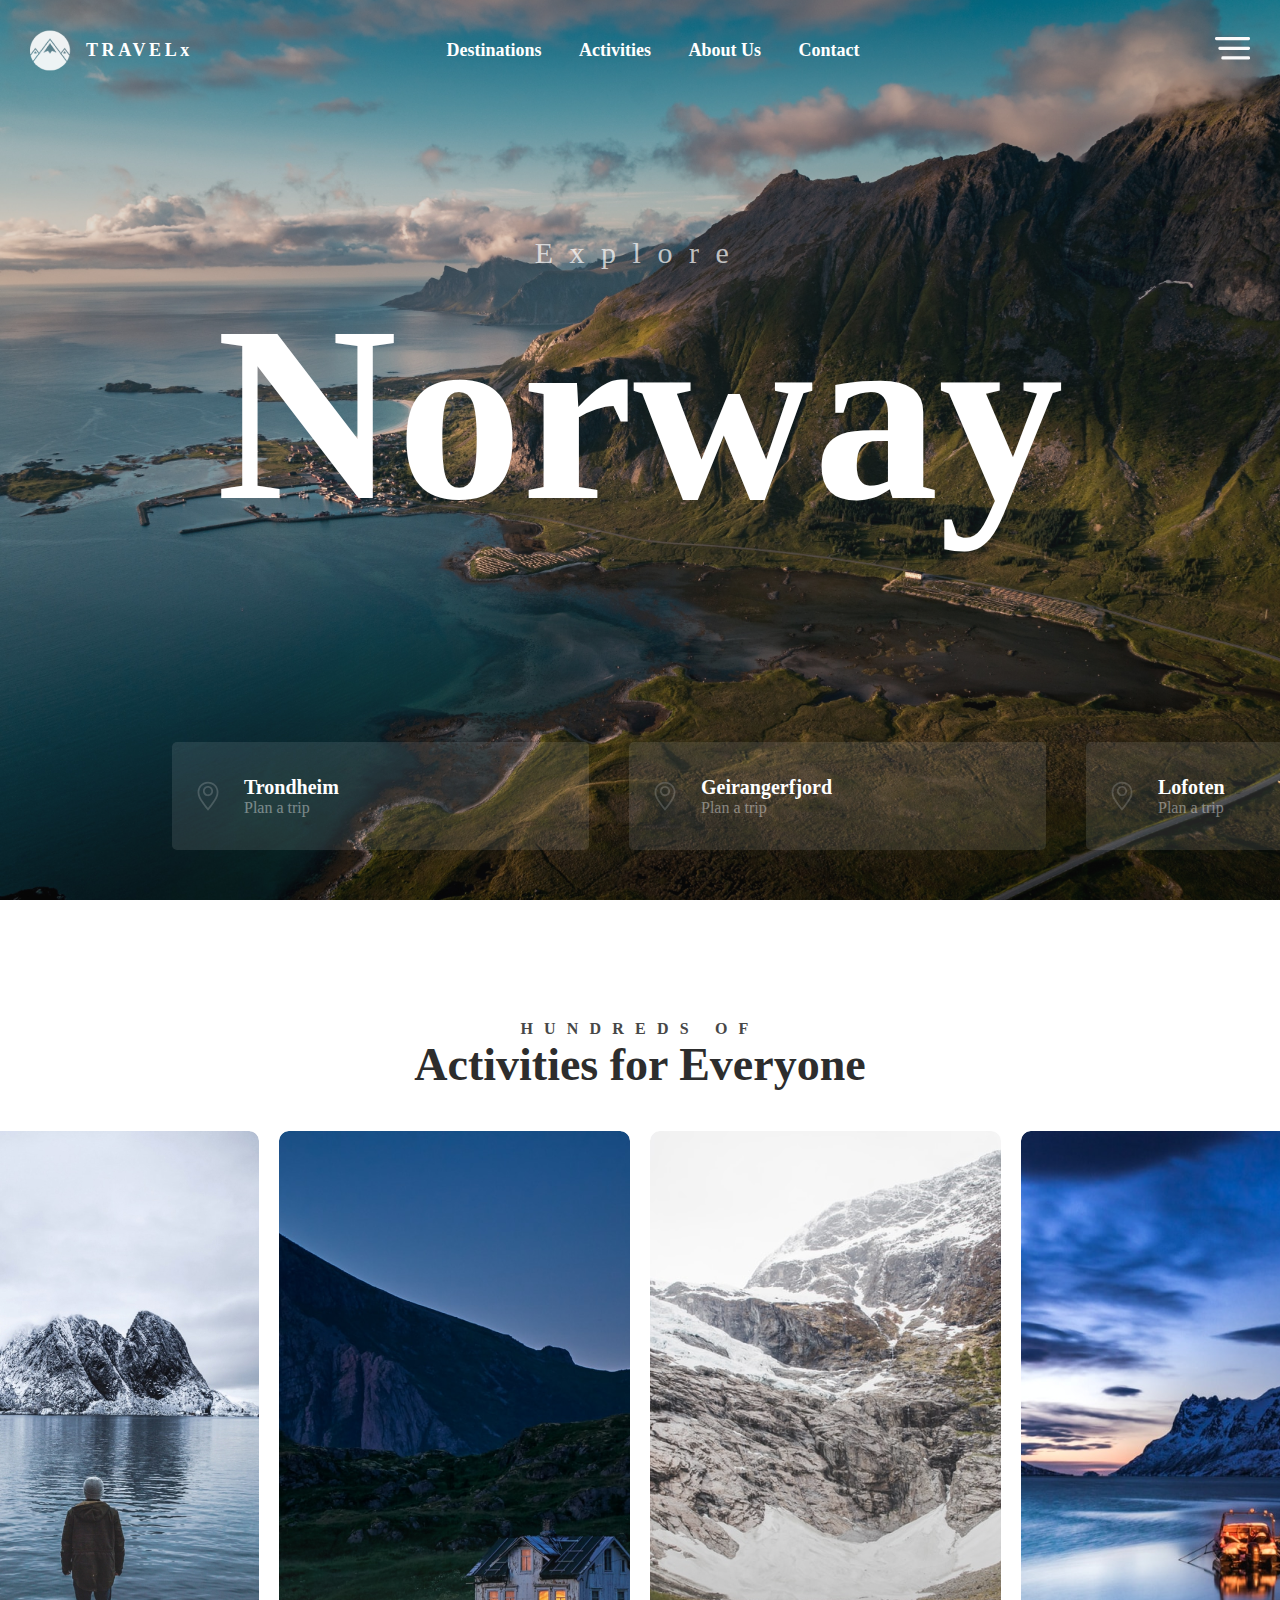
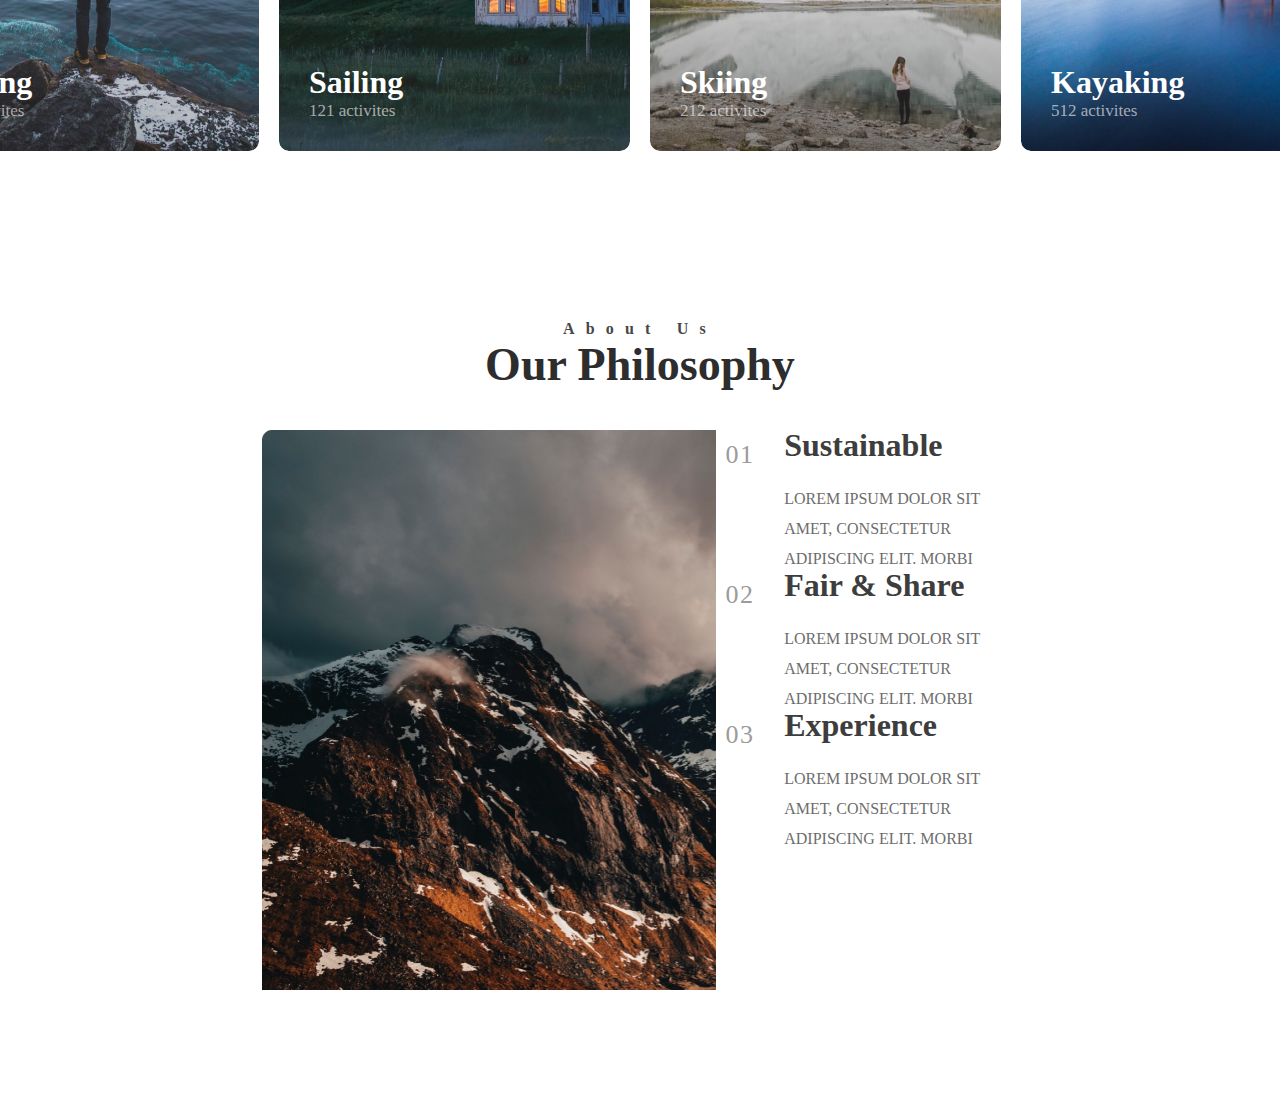
==== assessment/1/index.html @ 795527ae "assignment1" ====
<!DOCTYPE html>
<html lang="en">
  <head>
    <meta charset="UTF-8" />
    <meta name="viewport" content="width=device-width, initial-scale=1.0" />
    <link rel="stylesheet" href="./style.css" />
    <title>Assesment 1</title>
  </head>
  <body>
    <!-- Section 1 -->
    <div class="section-1">
      <!-- Nav section -->
      <div class="nav">
        <div class="travel">
          <img src="./assest/footer-logo_white-xs 1.png" alt="" />
          <p>TRAVELx</p>
        </div>
        <div class="navigation-items">
          <ul>
            <li class="navigation-item">Destinations</li>
            <li class="navigation-item">Activities</li>
            <li class="navigation-item">About Us</li>
            <li class="navigation-item">Contact</li>
          </ul>
        </div>
        <div class="header"><img src="./assest/Header.svg" alt="" /></div>
      </div>
      <!-- Text Section -->
      <div class="text-box">
        <p>Explore</p>
        <h1>Norway</h1>
      </div>
      <!-- Location Section -->
      <div class="locations">
        <div class="location">
          <img src="./assest/clarity_map-marker-line.svg" alt="" />
          <div class="text">
            <h2>Trondheim</h2>
            <p>Plan a trip</p>
          </div>
        </div>
        <div class="location">
          <img src="./assest/clarity_map-marker-line.svg" alt="" />
          <div class="text">
            <h2>Geirangerfjord</h2>
            <p>Plan a trip</p>
          </div>
        </div>
        <div class="location">
          <img src="./assest/clarity_map-marker-line.svg" alt="" />
          <div class="text">
            <h2>Lofoten</h2>
            <p>Plan a trip</p>
          </div>
        </div>
      </div>
    </div>
    <div class="section-2">
      <div class="text-box">
        <div>
          <p>HUNDREDS OF</p>
          <h1>Activities for Everyone</h1>
        </div>
      </div>
      <div class="card-container">
        <div class="card" id="hiking">
          <p class="title">Hiking</p>
          <p class="subtitle">230 activites</p>
        </div>
        <div class="card" id="sailing">
          <p class="title">Sailing</p>
          <p class="subtitle">121 activites</p>
        </div>
        <div class="card" id="skiing">
          <p class="title">Skiing</p>
          <p class="subtitle">212 activites</p>
        </div>
        <div class="card" id="kayaking">
          <p class="title">Kayaking</p>
          <p class="subtitle">512 activites</p>
        </div>
      </div>
    </div>
    <div class="section-3">
      <div class="text-box">
        <div>
          <p>About Us</p>
          <h1>Our Philosophy</h1>
        </div>
      </div>
      <div class="text-box-2">
        <div class="mountain-image"></div>
        <div class="descriptions">
          <div class="description">
            <div class="number">01</div>
            <div class="text">
              <h2>Sustainable</h2>
              <p>
                Lorem ipsum dolor sit amet, consectetur adipiscing elit. Morbi
              </p>
            </div>
          </div>
          <div class="description">
            <div class="number">02</div>
            <div class="text">
              <h2>Fair & Share</h2>
              <p>
                Lorem ipsum dolor sit amet, consectetur adipiscing elit. Morbi
              </p>
            </div>
          </div>
          <div class="description">
            <div class="number">03</div>
            <div class="text">
              <h2>Experience</h2>
              <p>
                Lorem ipsum dolor sit amet, consectetur adipiscing elit. Morbi
              </p>
            </div>
          </div>
        </div>
      </div>
    </div>
    <!-- <div class="section-4">
      <div class="text-box">
        <div>
          <p>BEAUTIES</p>
          <h1>Hotels and Appartements</h1>
        </div>
      </div>
      <div class="card-container">
        <div class="card" id="Reine">
          <div class="card-image"></div>
          <div class="card-text"><p>Reine</p></div>
        </div>
        <div class="card" id="Norway">
          <div class="card-image">k</div>
          <div class="card-text">k</div>
        </div>
        <div class="card" id="Bergen">
          <div class="card-image">k</div>
          <div class="card-text">k</div>
        </div>
      </div> -->
      <!-- <div class="card-container">
        <div class="card" id="Reine"></div>
        <div class="card" id="Norway"></div>
        <div class="card" id="Bergen"></div>
      </div> -->
    </div>
  </body>
</html>
---- assessment/1/style.css ----
* {
  margin: 0;
  padding: 0;
  box-sizing: border-box;
}

.section-1 {
  height: 100vh;
  width: 100vw;
  display: flex;
  flex-direction: column;
  justify-content: space-between;
  align-items: center;
  background-image: url("./assest/norway.png");
  background-size: cover;
  background-position: center;
  padding: 30px;
}

.nav {
  display: flex;
  flex-direction: row;
  align-items: center;
  justify-content: space-between;
  width: 100%;
}

.travel {
  width: 5%;
  display: flex;
  flex-direction: row;
  justify-content: space-between;
}

.travel p {
  padding: 10px;
  color: #fff;
  font-family: Roboto;
  font-size: 18px;
  font-style: normal;
  font-weight: 900;
  line-height: normal;
  letter-spacing: 3.6px;
}

.navigation-items {
  width: 40%;
}

.navigation-items ul {
  display: flex;
  flex-direction: row;
  justify-content: space-evenly;
  align-items: start;
  list-style: none;
  width: 100%;
}

.navigation-item {
  color: #fff;
  font-family: Montserrat;
  font-size: 18px;
  font-style: normal;
  font-weight: 600;
  line-height: normal;
  /* padding: 20px; */
}

.text-box p {
  color: rgba(255, 255, 255, 0.7);
  font-family: Montserrat;
  font-size: 30px;
  font-style: normal;
  font-weight: 500;
  line-height: normal;
  letter-spacing: 16.5px;
  text-align: center;
}

.text-box h1 {
  color: #fff;
  font-family: Montserrat;
  font-size: 250px;
  font-style: normal;
  font-weight: 700;
  line-height: normal;
  text-align: center;
}

.locations {
  display: flex;
  flex-direction: row;
  justify-content: space-between;
  align-items: center;
  width: 80%;
}

.location {
  /* width: 20%;
  height: 20%; */
  width: 417px;
  height: 108px;
  flex-shrink: 0;
  border-radius: 5px;
  background: rgba(255, 255, 255, 0.1);
  display: flex;
  flex-direction: row;
  /* justify-content: space-between; */
  align-items: center;
  padding: 20px;
  margin: 20px;
}

.location text {
  /* margin: 20px; */
  padding: 20px;
}

.location h2 {
  color: #fff;
  font-family: Montserrat;
  font-size: 20px;
  font-style: normal;
  font-weight: 700;
  line-height: normal;
  padding-left: 20px;
}

.location p {
  color: #fff;
  font-family: Montserrat;
  font-size: 16px;
  font-style: normal;
  font-weight: 400;
  line-height: normal;
  padding-left: 20px;
  opacity: 0.4000000059604645;
}

/* Section 2 */

.section-2 {
  height: 100vh;
  width: 100vw;
  display: flex;
  flex-direction: column;
  justify-content: space-between;
  align-items: center;
  background: #fff;
  background-size: cover;
  background-position: center;
  padding: 100px;
}

.section-2 .text-box {
  padding: 20px;
}

.section-2 .text-box p {
  color: #474747;
  font-family: Montserrat;
  font-size: 16px;
  font-style: normal;
  font-weight: 600;
  line-height: normal;
  letter-spacing: 11.2px;
}

.section-2 .text-box h1 {
  color: #2d2d2d;
  font-family: Montserrat;
  font-size: 46px;
  font-style: normal;
  font-weight: 700;
  line-height: normal;
}

.card-container {
  display: flex;
  flex-direction: row;
  justify-content: start;
  align-items: start;
  gap: 20px;
  margin: 20px;
}

.card {
  width: 351px;
  height: 620px;
  flex-shrink: 0;
  border-radius: 10px;
  color: black;
  display: flex;
  flex-direction: column;
  justify-content: end;
  align-items: start;
  background-color: white;
  padding: 30px;
  flex-grow: 1;
}

.card .title {
  color: #fff;
  font-family: Montserrat;
  font-size: 32px;
  font-style: normal;
  font-weight: 600;
  line-height: normal;
}

.card .subtitle {
  color: rgba(255, 255, 255, 0.6);
  font-family: Montserrat;
  font-size: 17px;
  font-style: normal;
  font-weight: 500;
  line-height: normal;
}

.card-container #hiking {
  border-radius: 10px;
  background: url("./assest/hiking.jpg");
}

.card-container #sailing {
  background-image: url("./assest/sailing.png");
}

.card-container #skiing {
  background-image: url("./assest/skiing.png");
}

.card-container #kayaking {
  background-image: url("./assest/kayaking.png");
}

/* Section 3 */

.section-3 {
  height: 100vh;
  width: 100vw;
  display: flex;
  flex-direction: column;
  justify-content: space-between;
  align-items: center;
  background: #fff;
  background-size: cover;
  background-position: center;
  padding: 100px;
}

.section-3 .text-box {
  padding: 20px;
}

.section-3 .text-box p {
  color: #474747;
  font-family: Montserrat;
  font-size: 16px;
  font-style: normal;
  font-weight: 600;
  line-height: normal;
  letter-spacing: 11.2px;
}

.section-3 .text-box h1 {
  color: #2d2d2d;
  font-family: Montserrat;
  font-size: 46px;
  font-style: normal;
  font-weight: 700;
  line-height: normal;
}

.section-3 .text-box-2 {
  width: 70%;
  height: 80%;
  /* width: 1920px; */
  /* height: 643px; */
  margin: 10px;
  display: flex;
  flex-direction: row;
  justify-content: space-between;
  /* align-items: start; */
}

.section-3 .text-box-2 .mountain-image {
  width: 60%;
  background-image: url("./assest/mountain.png");
}

.section-3 .descriptions {
  display: flex;
  flex-direction: column;
  width: 40%;
}

.section-3 .description {
  display: flex;
  flex-direction: row;
  width: 100%;
  height: 25%;
}

.section-3 .description .number {
  width: 25%;
  display: flex;
  justify-content: center;
  align-items: top;
  color: #9b9b9b;
  font-family: Montserrat;
  font-size: 26px;
  font-style: normal;
  font-weight: 500;
  line-height: normal;
  letter-spacing: 1.3px;
  text-transform: uppercase;
  padding: 10px;
}

.section-3 .description .text {
  display: flex;
  flex-direction: column;
  justify-content: center;
  align-items: start;
  flex-grow: 1;
  padding: 10px;
}

.section-3 .description h2 {
  color: #3d3d3d;
  font-family: Montserrat;
  font-size: 32px;
  font-style: normal;
  font-weight: 700;
  line-height: normal;
  text-transform: capitalize;
  margin: 10px;
}

.section-3 .description p {
  color: #6d6d6d;
  font-family: Montserrat;
  font-size: 16px;
  font-style: normal;
  font-weight: 500;
  line-height: 30px; /* 187.5% */
  text-transform: uppercase;
  margin: 10px;
}

/* Section 4 */

/* .section-4 {
  height: 60vh;
  width: 100vw;
  display: flex;
  flex-direction: column;
  justify-content: space-between;
  align-items: center;
  background: #fff;
  background-size: cover;
  background-position: center;
  padding: 100px;
}

.section-4 .text-box {
  padding: 20px;
}

.section-4 .text-box p {
  color: #474747;
  font-family: Montserrat;
  font-size: 16px;
  font-style: normal;
  font-weight: 600;
  line-height: normal;
  letter-spacing: 11.2px;
}

.section-4 .text-box h1 {
  color: #2d2d2d;
  font-family: Montserrat;
  font-size: 46px;
  font-style: normal;
  font-weight: 700;
  line-height: normal;
}

.section-4 .card-container {
  display: flex;
  flex-direction: row;
  justify-content: start;
  align-items: start;
}

.section-4 .card {
  width: 507px;
  height: 323px;
  border-radius: 10px;
  color: black;
  display: flex;
  flex-direction: column;
  justify-content: end;
  align-items: start;
  background-color: white;
  flex-grow: 1;
}

.section-4 .card .card-image {
  height: 80%;
  width: 100%;
}

.section-4 .card .card-text {
  height: 20%;
  flex-grow: 1;
}
.section-4 .card-container #Reine .card-image {
  background-image: url("./assest/reine.png");
  background-size: cover;
  background-position: center;
}

.section-4 .card-container p {
  color: #000;
  font-family: Montserrat;
  font-size: 30px;
  font-style: normal;
  font-weight: 700;
  line-height: normal;
  text-transform: uppercase;
} */

/* .section-4 .card-container #Norway {
  background-image: url("./assest/norway2.png");
  background-size: cover;
  background-position: center;
}

.section-4 .card-container #Bergen {
  background-image: url("./assest/bergen.png");
  background-size: cover;
  background-position: center;
}
.section-4 #reine {
  position: absolute;
  left: 300px;
  bottom: 4000px;
} */
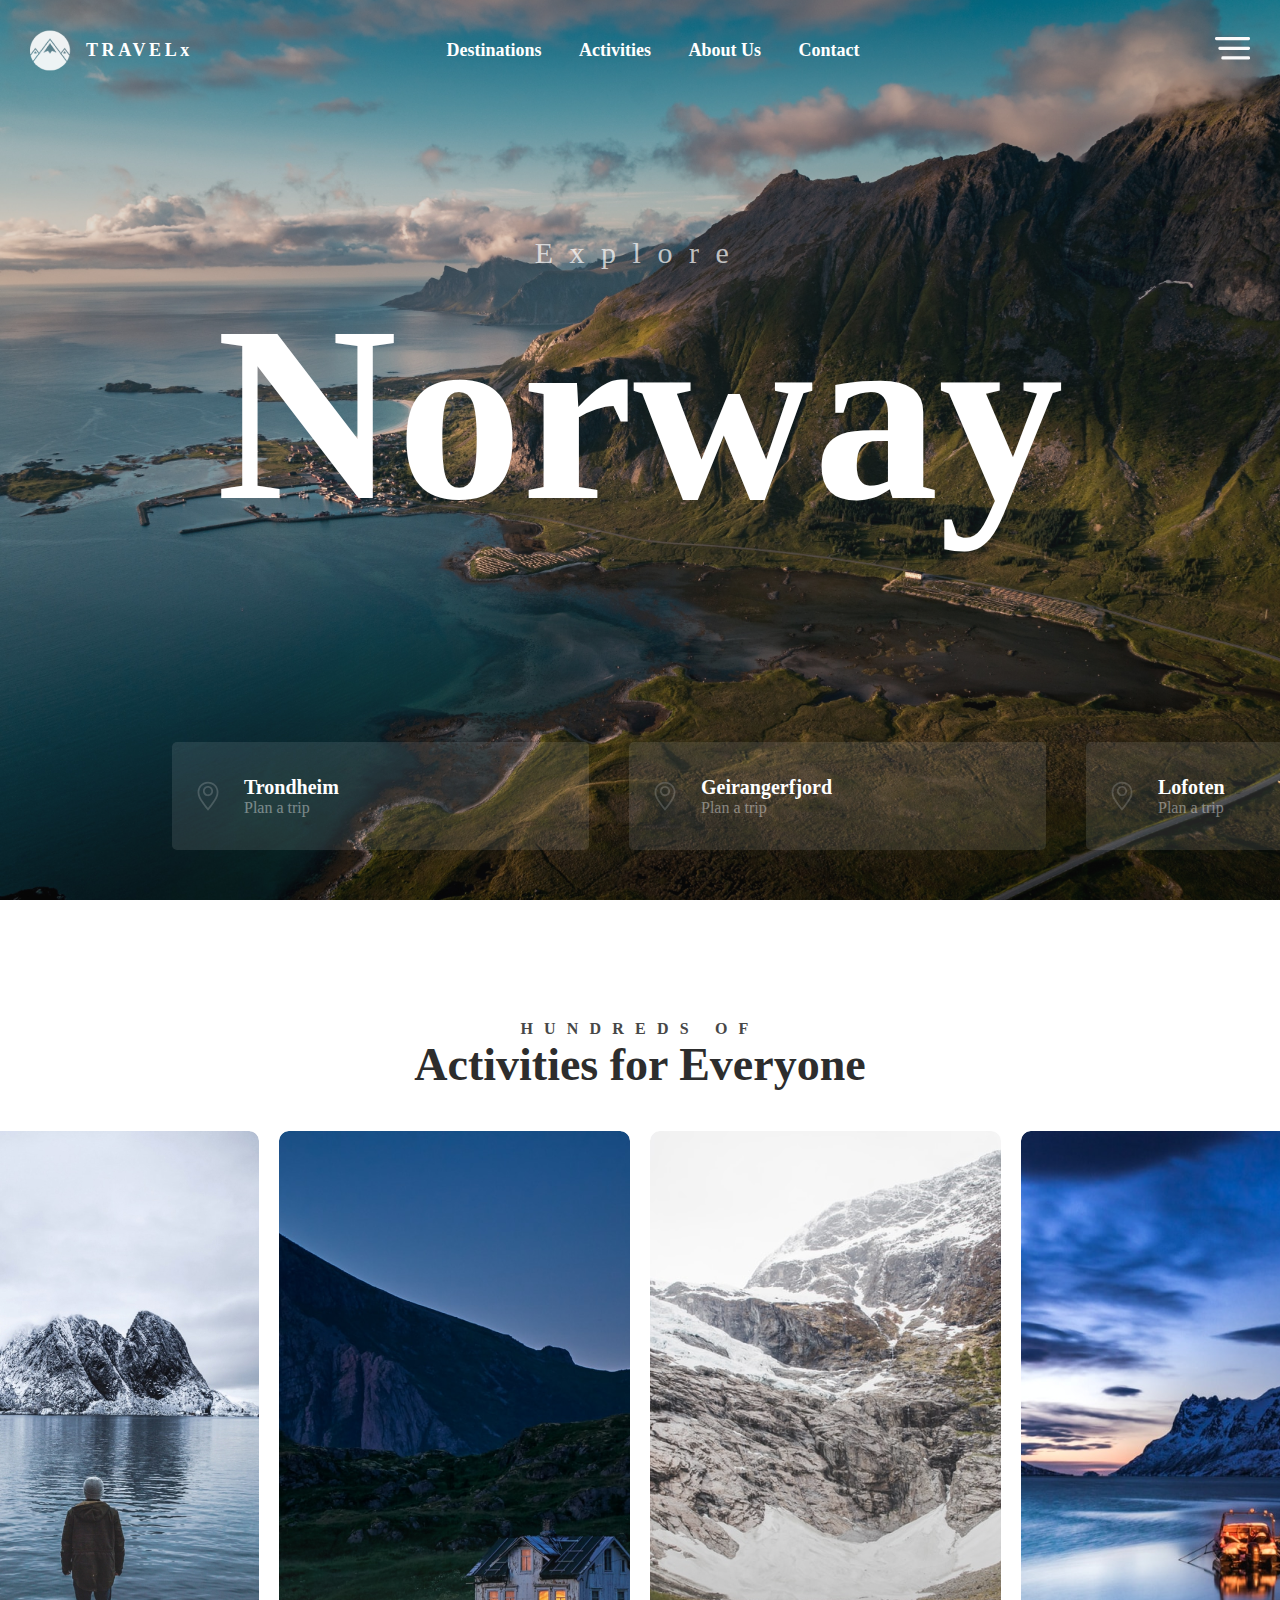
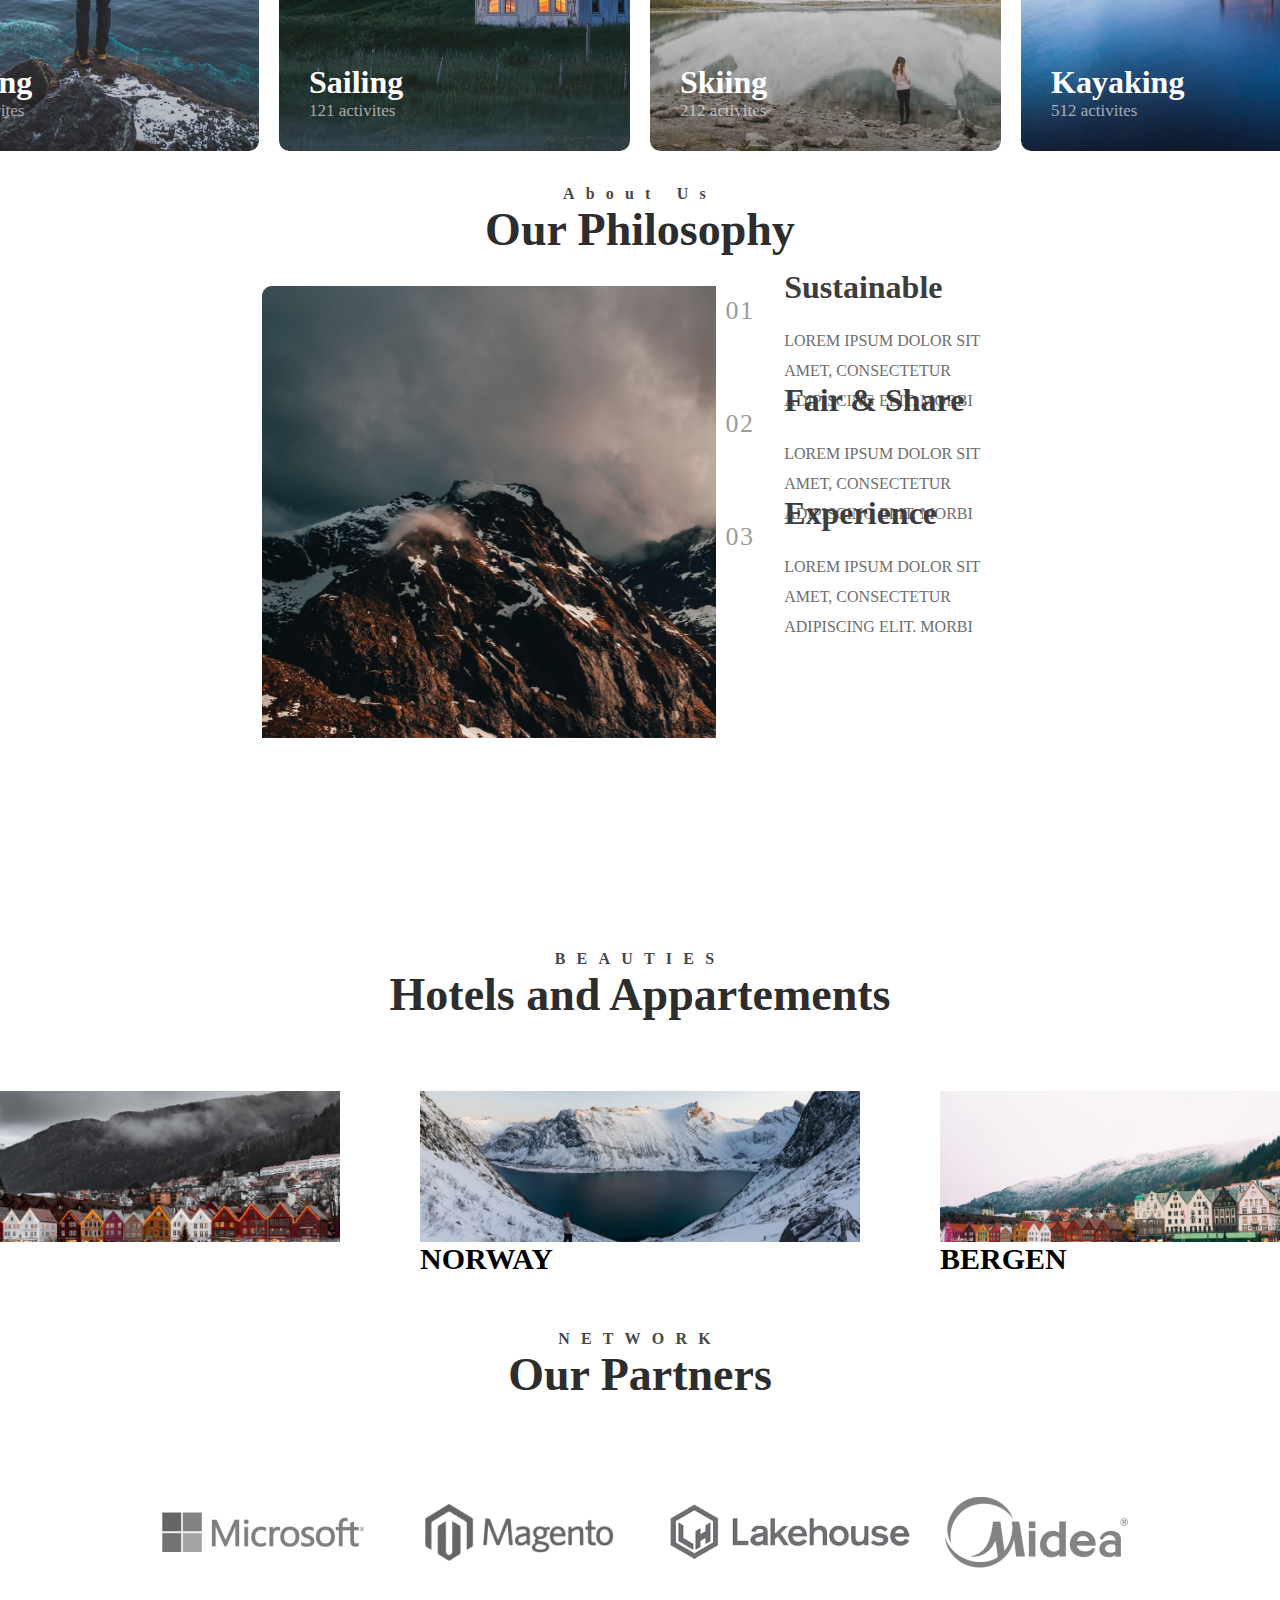
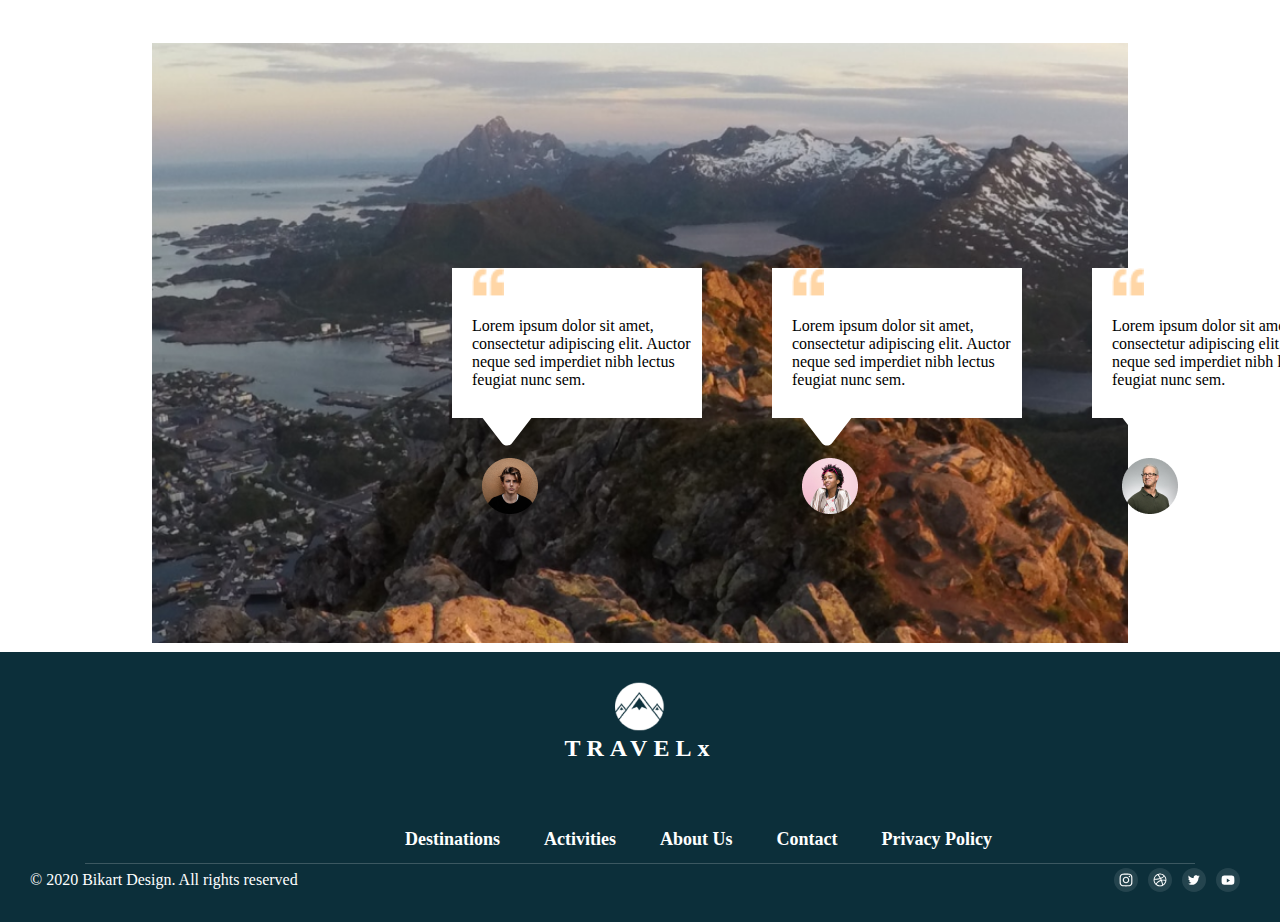
==== commit 1fdacbdb: "assignment1" ====
--- a/assessment/1/index.html
+++ b/assessment/1/index.html
@@ -12,7 +12,7 @@
       <!-- Nav section -->
       <div class="nav">
         <div class="travel">
-          <img src="./assest/footer-logo_white-xs 1.png" alt="" />
+          <img src="./assets/footer-logo_white-xs 1.png" alt="" />
           <p>TRAVELx</p>
         </div>
         <div class="navigation-items">
@@ -23,7 +23,7 @@
             <li class="navigation-item">Contact</li>
           </ul>
         </div>
-        <div class="header"><img src="./assest/Header.svg" alt="" /></div>
+        <div class="header"><img src="./assets/Header.svg" alt="" /></div>
       </div>
       <!-- Text Section -->
       <div class="text-box">
@@ -33,21 +33,21 @@
       <!-- Location Section -->
       <div class="locations">
         <div class="location">
-          <img src="./assest/clarity_map-marker-line.svg" alt="" />
+          <img src="./assets/clarity_map-marker-line.svg" alt="" />
           <div class="text">
             <h2>Trondheim</h2>
             <p>Plan a trip</p>
           </div>
         </div>
         <div class="location">
-          <img src="./assest/clarity_map-marker-line.svg" alt="" />
+          <img src="./assets/clarity_map-marker-line.svg" alt="" />
           <div class="text">
             <h2>Geirangerfjord</h2>
             <p>Plan a trip</p>
           </div>
         </div>
         <div class="location">
-          <img src="./assest/clarity_map-marker-line.svg" alt="" />
+          <img src="./assets/clarity_map-marker-line.svg" alt="" />
           <div class="text">
             <h2>Lofoten</h2>
             <p>Plan a trip</p>
@@ -121,7 +121,7 @@
         </div>
       </div>
     </div>
-    <!-- <div class="section-4">
+    <div class="section-4">
       <div class="text-box">
         <div>
           <p>BEAUTIES</p>
@@ -134,19 +134,98 @@
           <div class="card-text"><p>Reine</p></div>
         </div>
         <div class="card" id="Norway">
-          <div class="card-image">k</div>
-          <div class="card-text">k</div>
+          <div class="card-image"></div>
+          <div class="card-text"><p>Norway</p></div>
         </div>
         <div class="card" id="Bergen">
-          <div class="card-image">k</div>
-          <div class="card-text">k</div>
-        </div>
-      </div> -->
-      <!-- <div class="card-container">
-        <div class="card" id="Reine"></div>
-        <div class="card" id="Norway"></div>
-        <div class="card" id="Bergen"></div>
-      </div> -->
+          <div class="card-image"></div>
+          <div class="card-text"><p>Bergen</p></div>
+        </div>
+      </div>
+    </div>
+    <div class="section-5">
+      <div class="text-box">
+        <div>
+          <p>NETWORK</p>
+          <h1>Our Partners</h1>
+        </div>
+      </div>
+      <div class="partners">
+        <img src="./assets/Microsoft-Logo-Grey 1.png" alt="" />
+        <img src="./assets/magento-grey-logo 1.png" alt="" />
+        <img src="./assets/Lakehouse-logo_grey_0 1.png" alt="" />
+        <img src="./assets/Midea-Logo-grey 1.png" alt="" />
+      </div>
+      <div class="reviews">
+        <div class="comment-boxs">
+          <div class="comment">
+            <img class="comma" src="./assets/“.png" alt="" />
+            <p>
+              Lorem ipsum dolor sit amet, consectetur adipiscing elit. Auctor
+              neque sed imperdiet nibh lectus feugiat nunc sem.
+            </p>
+            <img class="vector" src="./assets/Vector 3.svg" alt="" />
+          </div>
+          <div class="pictures">
+            <img src="./assets/alan.png" alt="" />
+          </div>
+        </div>
+        <div class="comment-boxs">
+          <div class="comment">
+            <img class="comma" src="./assets/“.png" alt="" />
+            <p>
+              Lorem ipsum dolor sit amet, consectetur adipiscing elit. Auctor
+              neque sed imperdiet nibh lectus feugiat nunc sem.
+            </p>
+            <img class="vector" src="./assets/Vector 3.svg" alt="" />
+          </div>
+          <div class="pictures">
+            <img src="./assets/jane.png" alt="" />
+          </div>
+        </div>
+        <div class="comment-boxs">
+          <div class="comment">
+            <img class="comma" src="./assets/“.png" alt="" />
+            <p>
+              Lorem ipsum dolor sit amet, consectetur adipiscing elit. Auctor
+              neque sed imperdiet nibh lectus feugiat nunc sem.
+            </p>
+            <img class="vector" src="./assets/Vector 3.svg" alt="" />
+          </div>
+          <div class="pictures">
+            <img src="./assets/janman.png" alt="" />
+          </div>
+        </div>
+      </div>
+    </div>
+    <div class="gap"></div>
+
+    <div class="section-6">
+      <div class="section-6-1">
+        <img src="./assets/footer-logo_white-xs 2.png" alt="" />
+        <p>TRAVELx</p>
+      </div>
+      <div class="section-6-2">
+        <div class="texts">
+          <ul>
+            <li class="text">Destinations</li>
+            <li class="text">Activities</li>
+            <li class="text">About Us</li>
+            <li class="text">Contact</li>
+            <li class="text">Privacy Policy</li>
+          </ul>
+        </div>
+        <div class="line"><img src="./assets/Divider.png" alt="" /></div>
+      </div>
+      <div class="section-6-3">
+        <div><p>© 2020 Bikart Design. All rights reserved</p></div>
+        <div class="medias">
+          <div class="media"><img src="./assets/Instagram.svg" alt="" /></div>
+          <div class="media"><img src="./assets/Dribbble.svg" alt="" /></div>
+          <div class="media"><img src="./assets/Twitter.svg" alt="" /></div>
+          <div class="media"><img src="./assets/Youtube.svg" alt="" /></div>
+        </div>
+      </div>
     </div>
   </body>
 </html>
--- a/assessment/1/style.css
+++ b/assessment/1/style.css
@@ -11,7 +11,7 @@
   flex-direction: column;
   justify-content: space-between;
   align-items: center;
-  background-image: url("./assest/norway.png");
+  background-image: url("./assets/norway.png");
   background-size: cover;
   background-position: center;
   padding: 30px;
@@ -140,7 +140,7 @@
 /* Section 2 */
 
 .section-2 {
-  height: 100vh;
+  height: 85vh;
   width: 100vw;
   display: flex;
   flex-direction: column;
@@ -219,25 +219,25 @@
 
 .card-container #hiking {
   border-radius: 10px;
-  background: url("./assest/hiking.jpg");
+  background: url("./assets/hiking.jpg");
 }
 
 .card-container #sailing {
-  background-image: url("./assest/sailing.png");
+  background-image: url("./assets/sailing.png");
 }
 
 .card-container #skiing {
-  background-image: url("./assest/skiing.png");
+  background-image: url("./assets/skiing.png");
 }
 
 .card-container #kayaking {
-  background-image: url("./assest/kayaking.png");
+  background-image: url("./assets/kayaking.png");
 }
 
 /* Section 3 */
 
 .section-3 {
-  height: 100vh;
+  height: 85vh;
   width: 100vw;
   display: flex;
   flex-direction: column;
@@ -286,7 +286,7 @@
 
 .section-3 .text-box-2 .mountain-image {
   width: 60%;
-  background-image: url("./assest/mountain.png");
+  background-image: url("./assets/mountain.png");
 }
 
 .section-3 .descriptions {
@@ -351,8 +351,8 @@
 
 /* Section 4 */
 
-/* .section-4 {
-  height: 60vh;
+.section-4 {
+  height: 50vh;
   width: 100vw;
   display: flex;
   flex-direction: column;
@@ -395,8 +395,8 @@
 }
 
 .section-4 .card {
-  width: 507px;
-  height: 323px;
+  width: 500px;
+  height: 275px;
   border-radius: 10px;
   color: black;
   display: flex;
@@ -408,7 +408,7 @@
 }
 
 .section-4 .card .card-image {
-  height: 80%;
+  height: 70%;
   width: 100%;
 }
 
@@ -417,7 +417,19 @@
   flex-grow: 1;
 }
 .section-4 .card-container #Reine .card-image {
-  background-image: url("./assest/reine.png");
+  background-image: url("./assets/reine.png");
+  background-size: cover;
+  background-position: center;
+}
+
+.section-4 .card-container #Norway .card-image {
+  background-image: url("./assets/norway2.png");
+  background-size: cover;
+  background-position: center;
+}
+
+.section-4 .card-container #Bergen .card-image {
+  background-image: url("./assets/bergen.png");
   background-size: cover;
   background-position: center;
 }
@@ -430,21 +442,205 @@
   font-weight: 700;
   line-height: normal;
   text-transform: uppercase;
+}
+
+.section-5 {
+  height: 100vh;
+  width: 100vw;
+  display: flex;
+  flex-direction: column;
+  justify-content: space-between;
+  align-items: center;
+  background-size: cover;
+  background-position: center;
+  padding: 30px;
+}
+
+.section-5 .text-box {
+  padding: 20px;
+  height: 20%;
+  width: 100%;
+}
+
+.section-5 .text-box p {
+  color: #474747;
+  font-family: Montserrat;
+  font-size: 16px;
+  font-style: normal;
+  font-weight: 600;
+  line-height: normal;
+  letter-spacing: 11.2px;
+}
+
+.section-5 .text-box h1 {
+  color: #2d2d2d;
+  font-family: Montserrat;
+  font-size: 46px;
+  font-style: normal;
+  font-weight: 700;
+  line-height: normal;
+}
+
+.section-5 .partners {
+  width: 80%;
+  flex-grow: 1;
+  height: 40%;
+  display: flex;
+  flex-direction: row;
+  justify-content: space-between;
+  align-items: center;
+}
+
+.section-5 .reviews {
+  width: 80%;
+  height: 40%;
+  background-image: url("./assets/mountain2.png");
+  background-size: cover;
+  background-position: center;
+  padding: 300px;
+  display: flex;
+  flex-direction: row;
+  justify-content: space-between;
+  align-items: center;
+  gap: 70px;
+}
+
+.section-5 .comment-boxs {
+  display: flex;
+  flex-direction: column;
+  position: relative;
+  background-color: white;
+}
+
+.section-5 .comment {
+  width: 250px;
+  height: 150px;
+  flex-shrink: 0;
+  border-radius: 10px;
+  background: #fff;
+  display: flex;
+  flex-direction: column;
+  background-color: #ffffff;
+  /* justify-content: space-around; */
+  padding-left: 20px;
+  gap: 20px;
+}
+
+.section-5 .comment .comma {
+  width: 32px;
+}
+
+.section-5 .vector {
+  width: 50px;
+  height: 30px;
+  flex-shrink: 0;
+  margin: 0;
+  position: absolute;
+  bottom: -28px;
+  left: 30px;
+}
+
+.section-5 .pictures {
+  position: absolute;
+  bottom: -100px;
+  left: 30px;
+}
+
+.gap {
+  height: 8vh;
+  width: 100vw;
+  background-color: white;
+}
+
+.section-6 {
+  height: 30vh;
+  width: 100vw;
+  background-color: #0c2f3a;
+  display: flex;
+  flex-direction: column;
+  justify-content: space-between;
+  align-items: center;
+  padding: 30px;
+}
+
+.section-6-1 {
+  height: 30%;
+  flex-grow: 1;
+}
+
+.section-6-1 img {
+  padding-left: 50px;
+}
+
+.section-6-1 p {
+  color: #fff;
+  font-family: Roboto;
+  font-size: 24px;
+  font-style: normal;
+  font-weight: 900;
+  line-height: normal;
+  letter-spacing: 6px;
+}
+
+.section-6-1 {
+  height: 30%;
+  flex-grow: 1;
+}
+
+.section-6-2 .texts {
+  display: flex;
+  /* border-bottom: gray; */
+  display: flex;
+  padding-left: 300px;
+}
+
+.section-6-2 .texts ul {
+  list-style: none;
+}
+
+.section-6-2 .text {
+  color: #fff;
+  font-family: Montserrat;
+  font-size: 18px;
+  font-style: normal;
+  font-weight: 600;
+  line-height: normal;
+  display: inline;
+  padding: 20px;
+}
+
+.section-6-3 {
+  width: 100%;
+  display: flex;
+  justify-content: space-between;
+  flex-direction: row;
+  align-items: start;
+}
+
+.section-6-3 p {
+  color: #fff;
+  font-family: Manrope;
+  font-size: 16px;
+  font-style: normal;
+  font-weight: 400;
+  line-height: 24px; /* 150% */
+}
+
+/* .section-6-3 .medias {
+  margin-right: 400px;
 } */
 
-/* .section-4 .card-container #Norway {
-  background-image: url("./assest/norway2.png");
-  background-size: cover;
-  background-position: center;
-}
-
-.section-4 .card-container #Bergen {
-  background-image: url("./assest/bergen.png");
-  background-size: cover;
-  background-position: center;
-}
-.section-4 #reine {
-  position: absolute;
-  left: 300px;
-  bottom: 4000px;
-} */
+.section-6-3 .medias {
+  display: flex;
+  flex-direction: row;
+  justify-content: space-evenly;
+  /* padding: 100px; */
+}
+
+.section-6-3 .media {
+  display: flex;
+  flex-direction: row;
+  justify-content: space-evenly;
+  padding-right: 10px;
+  /* padding: 100px; */
+}
